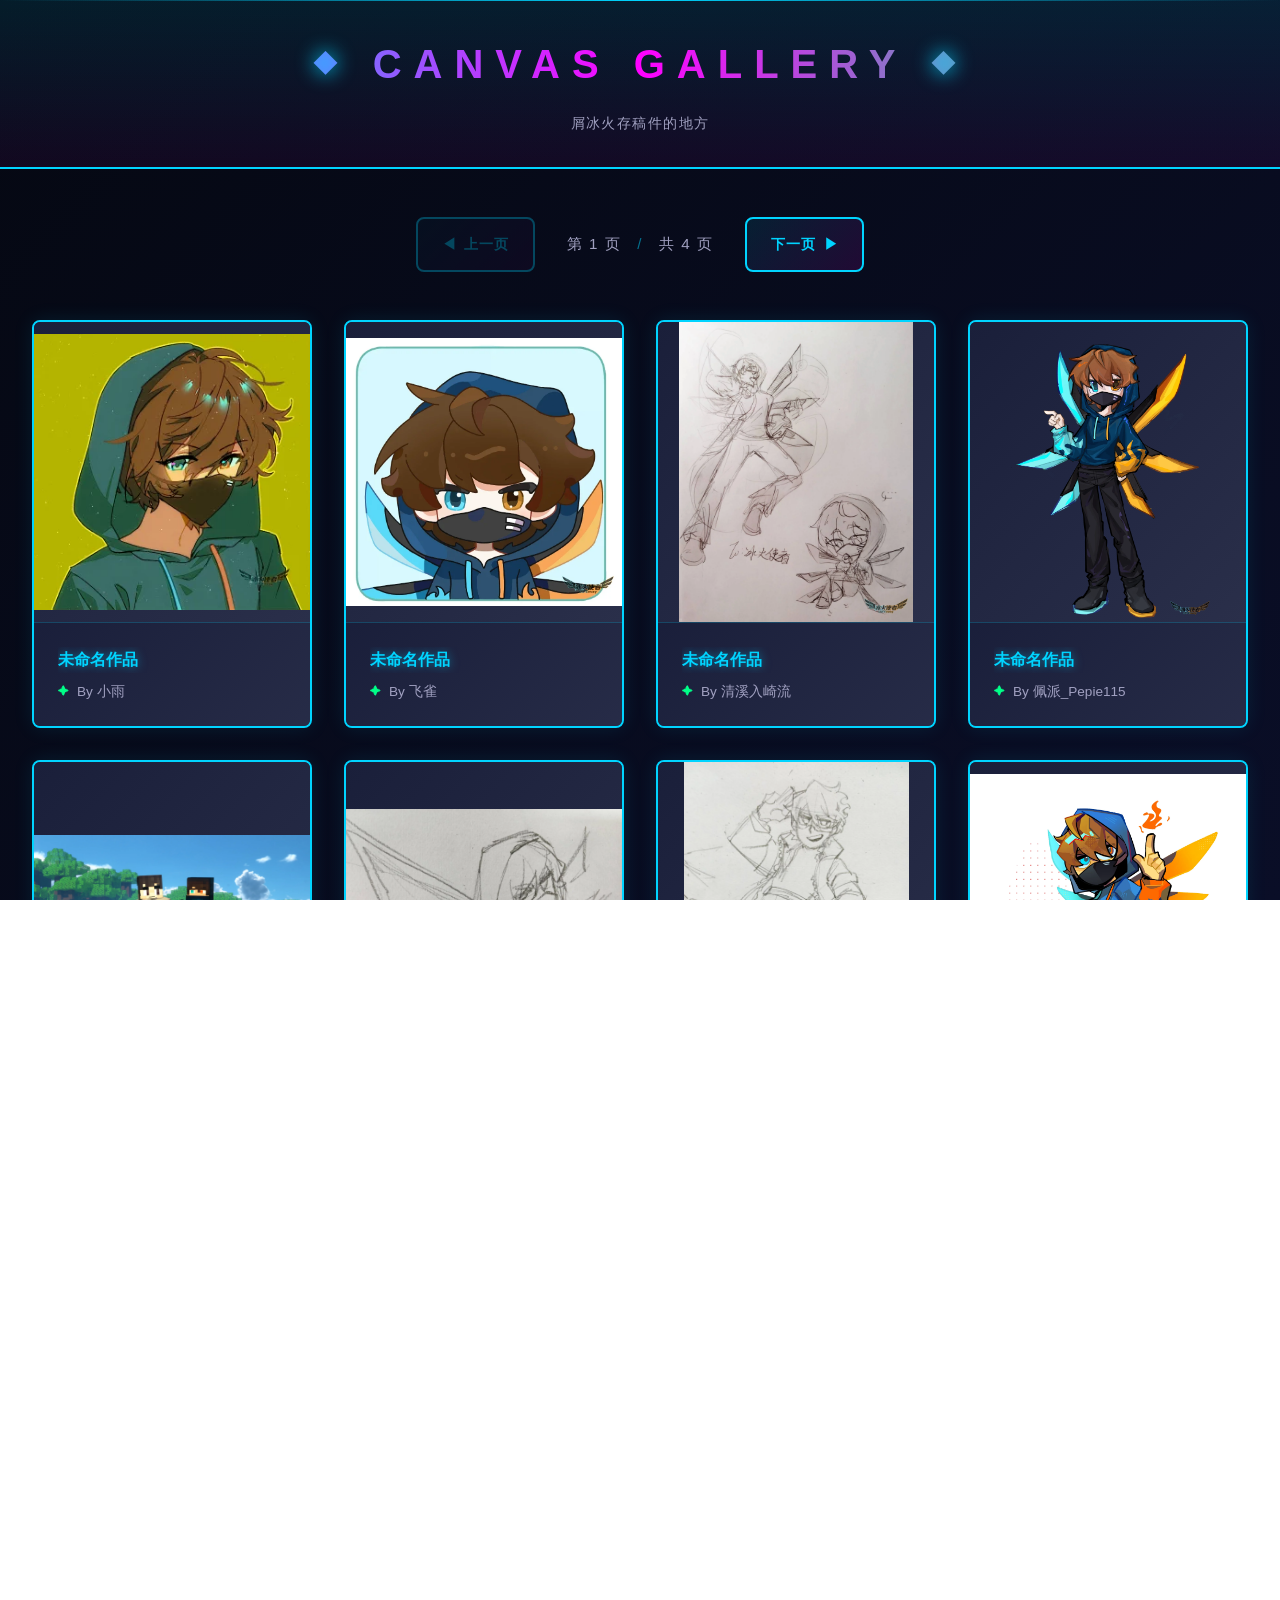
==== index.html @ 3dae3edb "init" ====
<!DOCTYPE html>
<html lang="zh-CN">

<head>
  <meta charset="UTF-8">
  <meta name="viewport" content="width=device-width, initial-scale=1.0">
  <title>冰火的画廊</title>
  <link rel="stylesheet" href="style.css">
  <link rel="icon" href="./favicon.webp" />
</head>

<body>
  <!-- Header -->
  <header class="header">
    <div class="header-content">
      <h1 class="logo">
        <span class="logo-icon">◆</span>
        <span>CANVAS GALLERY</span>
        <span class="logo-icon">◆</span>
      </h1>
      <p class="tagline">屑冰火存稿件的地方</p>
    </div>
  </header>

  <!-- Main Content -->
  <main class="gallery-container">
    <!-- 上分页 -->
    <div class="paginationTop">
      <button id="prevBtnTop" class="pagination-btn">
        <span>◀</span> 上一页
      </button>
      <div class="page-info">
        <span>第 <span id="currentPageTop">1</span> 页</span>
        <span class="divider">/</span>
        <span>共 <span id="totalPagesTop">1</span> 页</span>
      </div>
      <button id="nextBtnTop" class="pagination-btn">
        下一页 <span>▶</span>
      </button>
    </div>

    <div class="gallery-grid" id="galleryGrid">
      <!-- 动态加载的图片卡片 -->
    </div>

    <!-- 下分页 -->
    <div class="paginationBottom">
      <button id="prevBtnBottom" class="pagination-btn">
        <span>◀</span> 上一页
      </button>
      <div class="page-info">
        <span>第 <span id="currentPageBottom">1</span> 页</span>
        <span class="divider">/</span>
        <span>共 <span id="totalPagesBottom">1</span> 页</span>
      </div>
      <button id="nextBtnBottom" class="pagination-btn">
        下一页 <span>▶</span>
      </button>
    </div>
  </main>

  <!-- Footer -->
  <footer class="footer">
    <div class="footer-content">
      <p>Copyright &copy; 2026 IAFEnvoy. All rights reserved.</p>
    </div>
  </footer>

  <script src="list.js"></script>
</body>

</html>
---- style.css ----
/* ==================== 基础样式 ==================== */

:root {
  /* 科幻色彩 */
  --primary-color: #00d4ff;
  --secondary-color: #ff00ff;
  --accent-color: #00ff88;
  --dark-bg: #0a0e27;
  --darker-bg: #050812;
  --card-bg: #1a1f3a;
  --border-color: #00d4ff;
  --text-primary: #e0e0ff;
  --text-secondary: #a0a0c0;

  /* 间距 */
  --spacing-xs: 0.5rem;
  --spacing-sm: 1rem;
  --spacing-md: 1.5rem;
  --spacing-lg: 2rem;
  --spacing-xl: 3rem;

  /* 圆角 */
  --radius-sm: 0.25rem;
  --radius-md: 0.5rem;
  --radius-lg: 1rem;
}

* {
  margin: 0;
  padding: 0;
  box-sizing: border-box;
}

html,
body {
  width: 100%;
  height: 100%;
  overflow-x: hidden;
}

body {
  background: linear-gradient(135deg, var(--darker-bg) 0%, var(--dark-bg) 100%);
  color: var(--text-primary);
  font-family: Consolas, 'Segoe UI', Tahoma, Geneva, Verdana, sans-serif;
  font-size: 14px;
  line-height: 1.6;
  background-attachment: fixed;
}

/* ==================== Header ==================== */

.header {
  background: linear-gradient(180deg, rgba(0, 212, 255, 0.1) 0%, rgba(255, 0, 255, 0.05) 100%);
  border-bottom: 2px solid var(--border-color);
  padding: var(--spacing-lg) 0;
  position: relative;
  overflow: hidden;
}

.header::before {
  content: '';
  position: absolute;
  top: 0;
  left: 0;
  right: 0;
  height: 1px;
  background: linear-gradient(90deg,
      transparent 0%,
      var(--primary-color) 50%,
      transparent 100%);
  animation: scanline 2s ease-in-out infinite;
}

@keyframes scanline {

  0%,
  100% {
    opacity: 0.3;
  }

  50% {
    opacity: 1;
  }
}

.header-content {
  max-width: 1200px;
  margin: 0 auto;
  padding: 0 var(--spacing-lg);
  text-align: center;
}

.logo {
  font-size: 2.5rem;
  font-weight: bold;
  letter-spacing: 0.3em;
  background: linear-gradient(90deg, var(--primary-color), var(--secondary-color), var(--accent-color));
  -webkit-background-clip: text;
  -webkit-text-fill-color: transparent;
  background-clip: text;
  display: flex;
  align-items: center;
  justify-content: center;
  gap: var(--spacing-md);
  margin-bottom: var(--spacing-sm);
}

.logo-icon {
  font-size: 1.5rem;
  color: var(--primary-color);
  text-shadow: 0 0 20px var(--primary-color);
  animation: pulse 2s ease-in-out infinite;
}

@keyframes pulse {

  0%,
  100% {
    opacity: 0.5;
    text-shadow: 0 0 20px var(--primary-color);
  }

  50% {
    opacity: 1;
    text-shadow: 0 0 40px var(--primary-color);
  }
}

.tagline {
  color: var(--text-secondary);
  font-size: 0.9rem;
  letter-spacing: 0.1em;
  text-transform: uppercase;
}

/* ==================== Footer ==================== */

.footer {
  background: linear-gradient(180deg, rgba(255, 0, 255, 0.05) 0%, rgba(0, 212, 255, 0.1) 100%);
  border-top: 2px solid var(--border-color);
  padding: var(--spacing-lg) 0;
  margin-top: var(--spacing-xl);
  text-align: center;
}

.footer-content p {
  color: var(--text-secondary);
  font-size: 0.85rem;
  margin: var(--spacing-xs) 0;
  letter-spacing: 0.05em;
}

/* ==================== 画廊列表页面 ==================== */

.gallery-container {
  max-width: 1400px;
  margin: 0 auto;
  padding: var(--spacing-xl) var(--spacing-lg);
  min-height: calc(100vh - 400px);
}

.gallery-grid {
  display: grid;
  grid-template-columns: repeat(4, 1fr);
  gap: var(--spacing-lg);
  margin-bottom: var(--spacing-xl);
}

.gallery-card {
  background: var(--card-bg);
  border: 2px solid var(--border-color);
  border-radius: var(--radius-md);
  overflow: hidden;
  cursor: pointer;
  transition: all 0.3s cubic-bezier(0.34, 1.56, 0.64, 1);
  position: relative;
  box-shadow: 0 0 20px rgba(0, 212, 255, 0.1);
}

.gallery-card::before {
  content: '';
  position: absolute;
  top: 0;
  left: 0;
  right: 0;
  bottom: 0;
  background: linear-gradient(135deg,
      rgba(0, 212, 255, 0.2) 0%,
      rgba(255, 0, 255, 0.2) 100%);
  opacity: 0;
  transition: opacity 0.3s;
  pointer-events: none;
  z-index: 2;
}

.gallery-card:hover {
  transform: translateY(-10px) scale(1.02);
  border-color: var(--secondary-color);
  box-shadow: 0 20px 40px rgba(255, 0, 255, 0.3),
    inset 0 0 20px rgba(0, 212, 255, 0.1);
}

.gallery-card:hover::before {
  opacity: 1;
}

.card-image {
  width: 100%;
  height: 300px;
  object-fit: contain;
  display: block;
  background: linear-gradient(135deg, #1a1f3a 0%, #2a2f4a 100%);
}

.card-info {
  padding: var(--spacing-md);
  background: linear-gradient(135deg,
      rgba(26, 31, 58, 0.8) 0%,
      rgba(42, 47, 74, 0.8) 100%);
  border-top: 1px solid rgba(0, 212, 255, 0.2);
}

.card-name {
  font-size: 1rem;
  font-weight: 600;
  color: var(--primary-color);
  margin-bottom: var(--spacing-xs);
  white-space: nowrap;
  overflow: hidden;
  text-overflow: ellipsis;
  text-shadow: 0 0 10px rgba(0, 212, 255, 0.5);
}

.card-author {
  font-size: 0.85rem;
  color: var(--text-secondary);
  display: flex;
  align-items: center;
  gap: var(--spacing-xs);
}

.card-author::before {
  content: '✦';
  color: var(--accent-color);
  font-size: 0.7rem;
}

/* ==================== 分页 ==================== */
.paginationTop,
.paginationBottom {
  display: flex;
  justify-content: center;
  align-items: center;
  gap: var(--spacing-lg);
  flex-wrap: wrap;
}

.paginationTop {
  margin-bottom: var(--spacing-xl);
}

.paginationBottom {
  margin-top: var(--spacing-xl);
}

.pagination-btn {
  background: linear-gradient(135deg, rgba(0, 212, 255, 0.1), rgba(255, 0, 255, 0.1));
  border: 2px solid var(--border-color);
  color: var(--primary-color);
  padding: var(--spacing-sm) var(--spacing-md);
  border-radius: var(--radius-md);
  cursor: pointer;
  font-size: 0.9rem;
  font-weight: 600;
  letter-spacing: 0.05em;
  transition: all 0.3s;
  display: flex;
  align-items: center;
  gap: var(--spacing-xs);
}

.pagination-btn:hover:not(:disabled) {
  background: linear-gradient(135deg, var(--primary-color), var(--secondary-color));
  color: var(--dark-bg);
  box-shadow: 0 0 30px rgba(0, 212, 255, 0.5);
  transform: scale(1.05);
}

.pagination-btn:disabled {
  opacity: 0.3;
  cursor: not-allowed;
}

.page-info {
  color: var(--text-secondary);
  font-size: 0.95rem;
  letter-spacing: 0.1em;
  display: flex;
  align-items: center;
  gap: var(--spacing-sm);
}

.divider {
  color: var(--primary-color);
  opacity: 0.5;
}

/* ==================== 详情页面 ==================== */

.detail-container {
  max-width: 1400px;
  margin: 0 auto;
  padding: var(--spacing-xl) var(--spacing-lg);
  min-height: calc(100vh - 400px);
}

.detail-back {
  margin-bottom: var(--spacing-lg);
}

.back-btn {
  display: inline-flex;
  align-items: center;
  gap: var(--spacing-xs);
  color: var(--primary-color);
  text-decoration: none;
  font-size: 0.95rem;
  padding: var(--spacing-sm) var(--spacing-md);
  border: 2px solid var(--border-color);
  border-radius: var(--radius-md);
  transition: all 0.3s;
  background: linear-gradient(135deg, rgba(0, 212, 255, 0.05), rgba(255, 0, 255, 0.05));
}

.back-btn:hover {
  background: linear-gradient(135deg, rgba(0, 212, 255, 0.15), rgba(255, 0, 255, 0.15));
  box-shadow: 0 0 20px rgba(0, 212, 255, 0.3);
  transform: translateX(-5px);
}

.detail-wrapper {
  display: grid;
  grid-template-columns: 1fr 1fr;
  gap: var(--spacing-xl);
  background: linear-gradient(135deg,
      rgba(26, 31, 58, 0.3) 0%,
      rgba(42, 47, 74, 0.3) 100%);
  border: 2px solid var(--border-color);
  border-radius: var(--radius-lg);
  padding: var(--spacing-xl);
  box-shadow: 0 0 40px rgba(0, 212, 255, 0.1);
}

.detail-images {
  display: flex;
  flex-direction: column;
  gap: var(--spacing-lg);
}

.main-image {
  position: relative;
  border: 2px solid var(--primary-color);
  border-radius: var(--radius-md);
  overflow: hidden;
  box-shadow: 0 0 30px rgba(0, 212, 255, 0.3);
}

.cover-img {
  width: 100%;
  height: auto;
  max-height: 500px;
  object-fit: contain;
  display: block;
}

.more-images {
  display: grid;
  grid-template-columns: repeat(auto-fill, minmax(100px, 1fr));
  gap: var(--spacing-sm);
}

.more-image-item {
  aspect-ratio: 1;
  border: 2px solid rgba(0, 212, 255, 0.3);
  border-radius: var(--radius-md);
  overflow: hidden;
  cursor: pointer;
  transition: all 0.3s;
}

.more-image-item img {
  width: 100%;
  height: 100%;
  object-fit: cover;
}

.more-image-item:hover {
  border-color: var(--secondary-color);
  box-shadow: 0 0 20px rgba(255, 0, 255, 0.4);
  transform: scale(1.05);
}

.detail-info {
  display: flex;
  flex-direction: column;
  gap: var(--spacing-lg);
}

.info-header {
  border-bottom: 2px solid rgba(0, 212, 255, 0.2);
  padding-bottom: var(--spacing-lg);
}

.image-name {
  font-size: 1.8rem;
  margin-bottom: var(--spacing-md);
  background: linear-gradient(90deg, var(--primary-color), var(--secondary-color));
  -webkit-background-clip: text;
  -webkit-text-fill-color: transparent;
  background-clip: text;
}

.price-tag {
  display: flex;
  align-items: baseline;
  gap: var(--spacing-xs);
  margin-top: var(--spacing-md);
}

.price-label {
  color: var(--text-secondary);
  font-size: 0.85rem;
  text-transform: uppercase;
  letter-spacing: 0.1em;
}

.price-value {
  font-size: 1.5rem;
  font-weight: bold;
  color: var(--accent-color);
  text-shadow: 0 0 20px rgba(0, 255, 136, 0.5);
}

.price-unit {
  color: var(--text-secondary);
  font-size: 0.9rem;
}

.authors-section,
.artwork-info {
  background: rgba(26, 31, 58, 0.5);
  border: 1px solid rgba(0, 212, 255, 0.2);
  border-radius: var(--radius-md);
  padding: var(--spacing-md);
}

.section-title {
  font-size: 1.1rem;
  margin-bottom: var(--spacing-md);
  color: var(--primary-color);
  display: flex;
  align-items: center;
  gap: var(--spacing-xs);
  text-transform: uppercase;
  letter-spacing: 0.1em;
}

.section-title::before {
  content: '●';
  color: var(--secondary-color);
  font-size: 0.8rem;
}

.authors-list {
  display: flex;
  flex-direction: column;
  gap: var(--spacing-md);
}

.author-card {
  background: rgba(10, 14, 39, 0.5);
  border-left: 3px solid var(--accent-color);
  padding: var(--spacing-md);
  border-radius: var(--radius-sm);
}

.author-name {
  font-size: 1rem;
  font-weight: 600;
  margin-bottom: var(--spacing-xs);
}

.author-name-text {
  color: var(--accent-color);
}

.author-role-text {
  color: var(--text-secondary);
}

.author-contacts {
  display: flex;
  gap: var(--spacing-md);
  flex-wrap: wrap;
}

.contact-item {
  font-size: 0.85rem;
  color: var(--text-secondary);
  text-decoration: underline;
  margin-right: var(--spacing-md);
}

.info-row {
  display: flex;
  flex-wrap: wrap;
  gap: var(--spacing-lg);
  align-items: center;
}

.info-label {
  font-size: 0.8rem;
  color: var(--text-secondary);
  text-transform: uppercase;
  letter-spacing: 0.05em;
  margin-right: var(--spacing-xs);
}

.info-value {
  font-size: 0.95rem;
  color: var(--primary-color);
  font-weight: 500;
  margin-right: var(--spacing-md);
}

/* ==================== 响应式设计 ==================== */

@media (max-width: 1200px) {
  .gallery-grid {
    grid-template-columns: repeat(3, 1fr);
  }
}

@media (max-width: 992px) {
  .gallery-grid {
    grid-template-columns: repeat(2, 1fr);
  }

  .detail-wrapper {
    grid-template-columns: 1fr;
  }
}

@media (max-width: 768px) {
  .gallery-grid {
    grid-template-columns: 1fr;
  }

  .logo {
    font-size: 1.8rem;
  }

  .gallery-card {
    margin: 0 auto;
    max-width: 400px;
    width: 100%;
  }
}

/* ==================== 加载动画 ==================== */

@keyframes loading {

  0%,
  100% {
    opacity: 0.6;
  }

  50% {
    opacity: 1;
  }
}

.loading {
  animation: loading 1.5s ease-in-out infinite;
}

/* ==================== 滚动条美化 ==================== */

::-webkit-scrollbar {
  width: 8px;
}

::-webkit-scrollbar-track {
  background: var(--darker-bg);
}

::-webkit-scrollbar-thumb {
  background: linear-gradient(180deg, var(--primary-color), var(--secondary-color));
  border-radius: 4px;
}

::-webkit-scrollbar-thumb:hover {
  background: linear-gradient(180deg, var(--secondary-color), var(--primary-color));
}
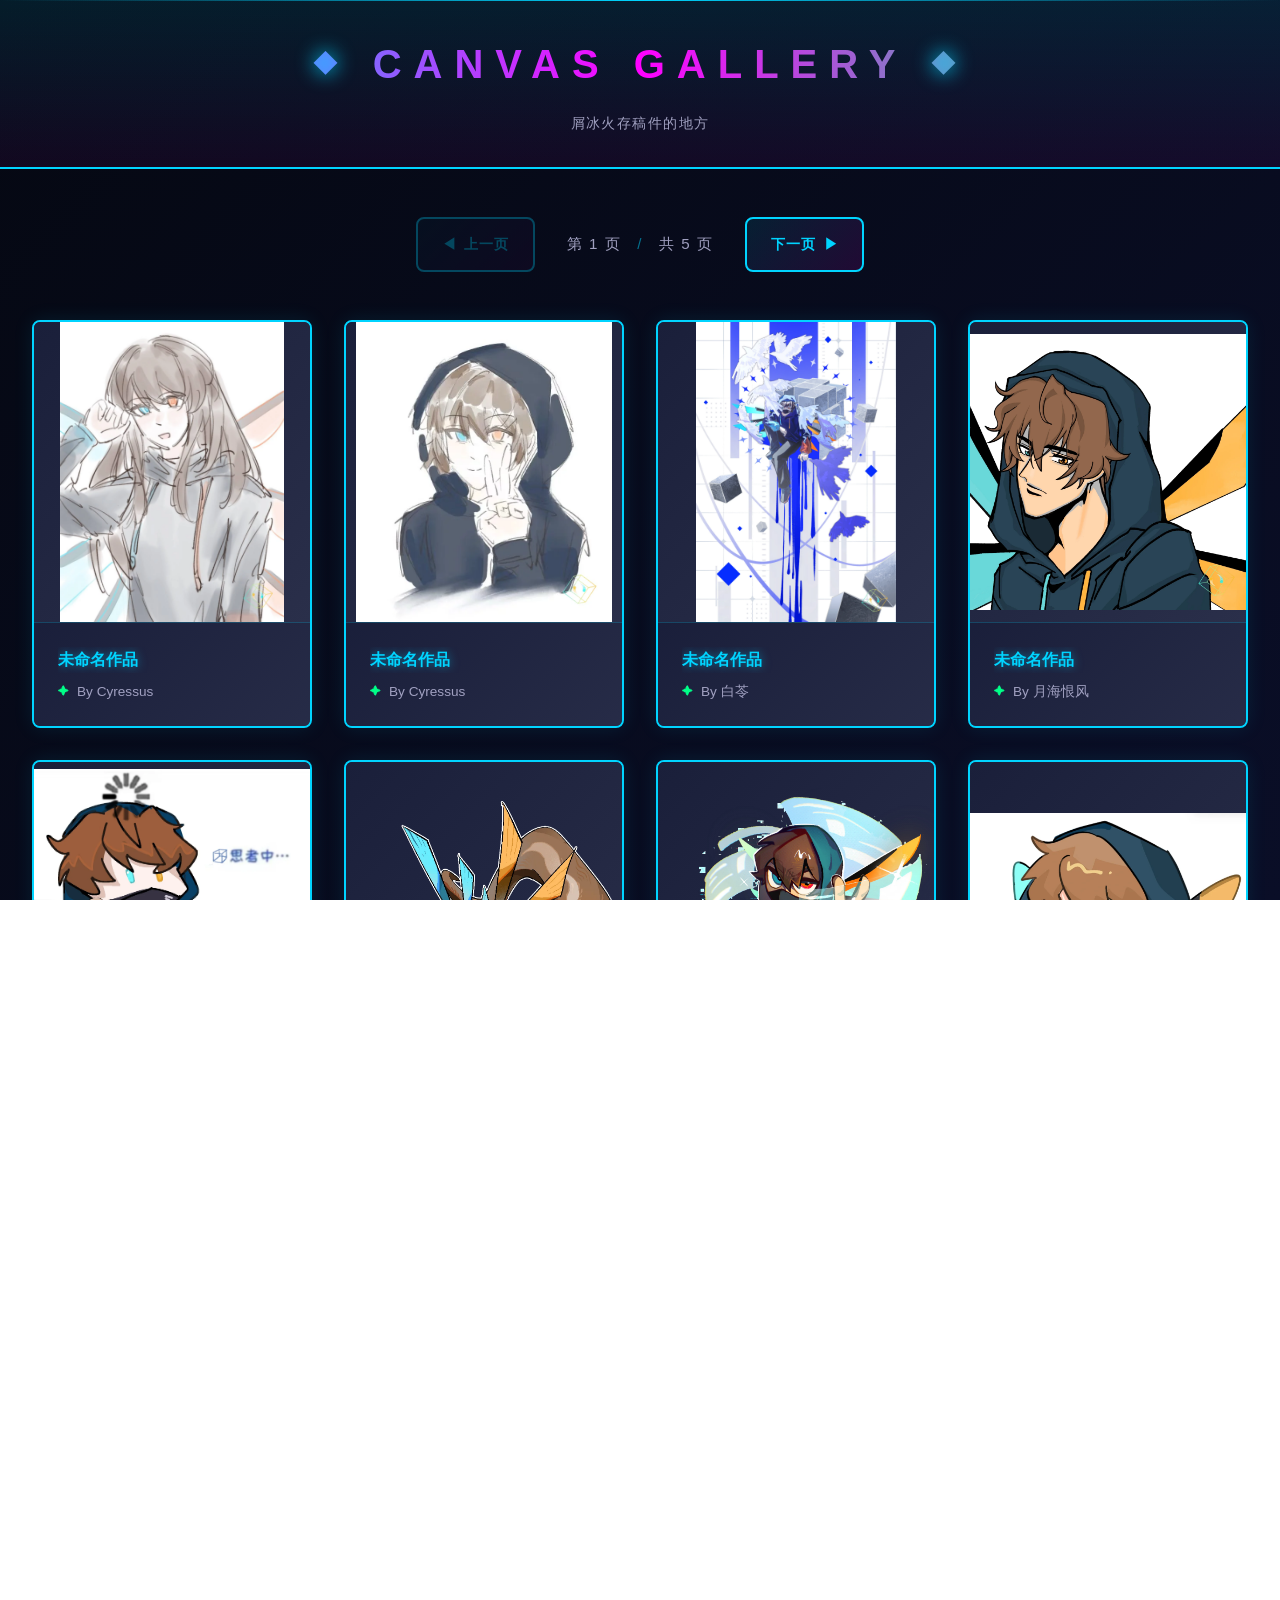
==== commit 86fd73d7: "update" ====
--- a/index.html
+++ b/index.html
@@ -7,6 +7,7 @@
   <title>冰火的画廊</title>
   <link rel="stylesheet" href="style.css">
   <link rel="icon" href="./favicon.webp" />
+  <script src="https://static.iafenvoy.com/loading-indicator.js"></script>
 </head>
 
 <body>
@@ -40,7 +41,10 @@
     </div>
 
     <div class="gallery-grid" id="galleryGrid">
-      <!-- 动态加载的图片卡片 -->
+      <div style="grid-column: 1 / -1; display: flex; justify-content: center; align-items: center; padding: 3rem;"
+        id="loadingIndicator">
+        <loading-indicator></loading-indicator>
+      </div>
     </div>
 
     <!-- 下分页 -->
